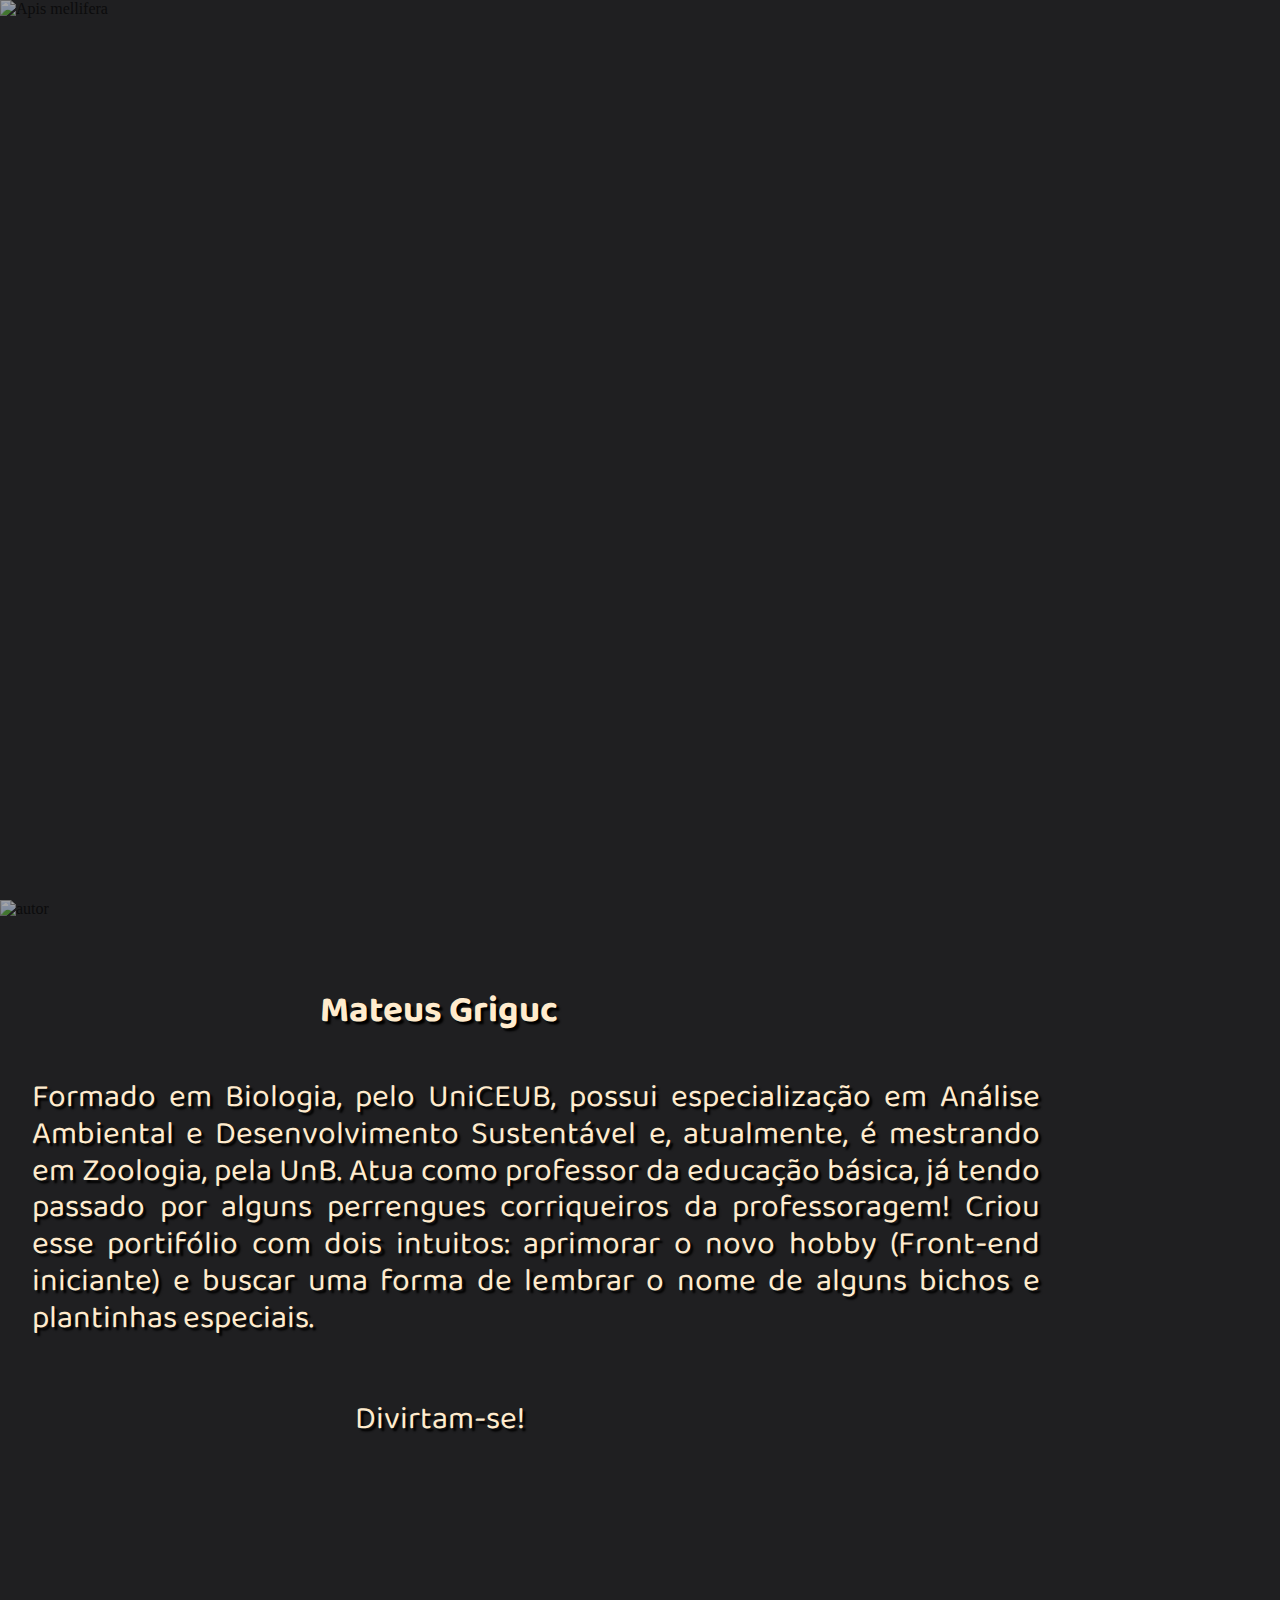
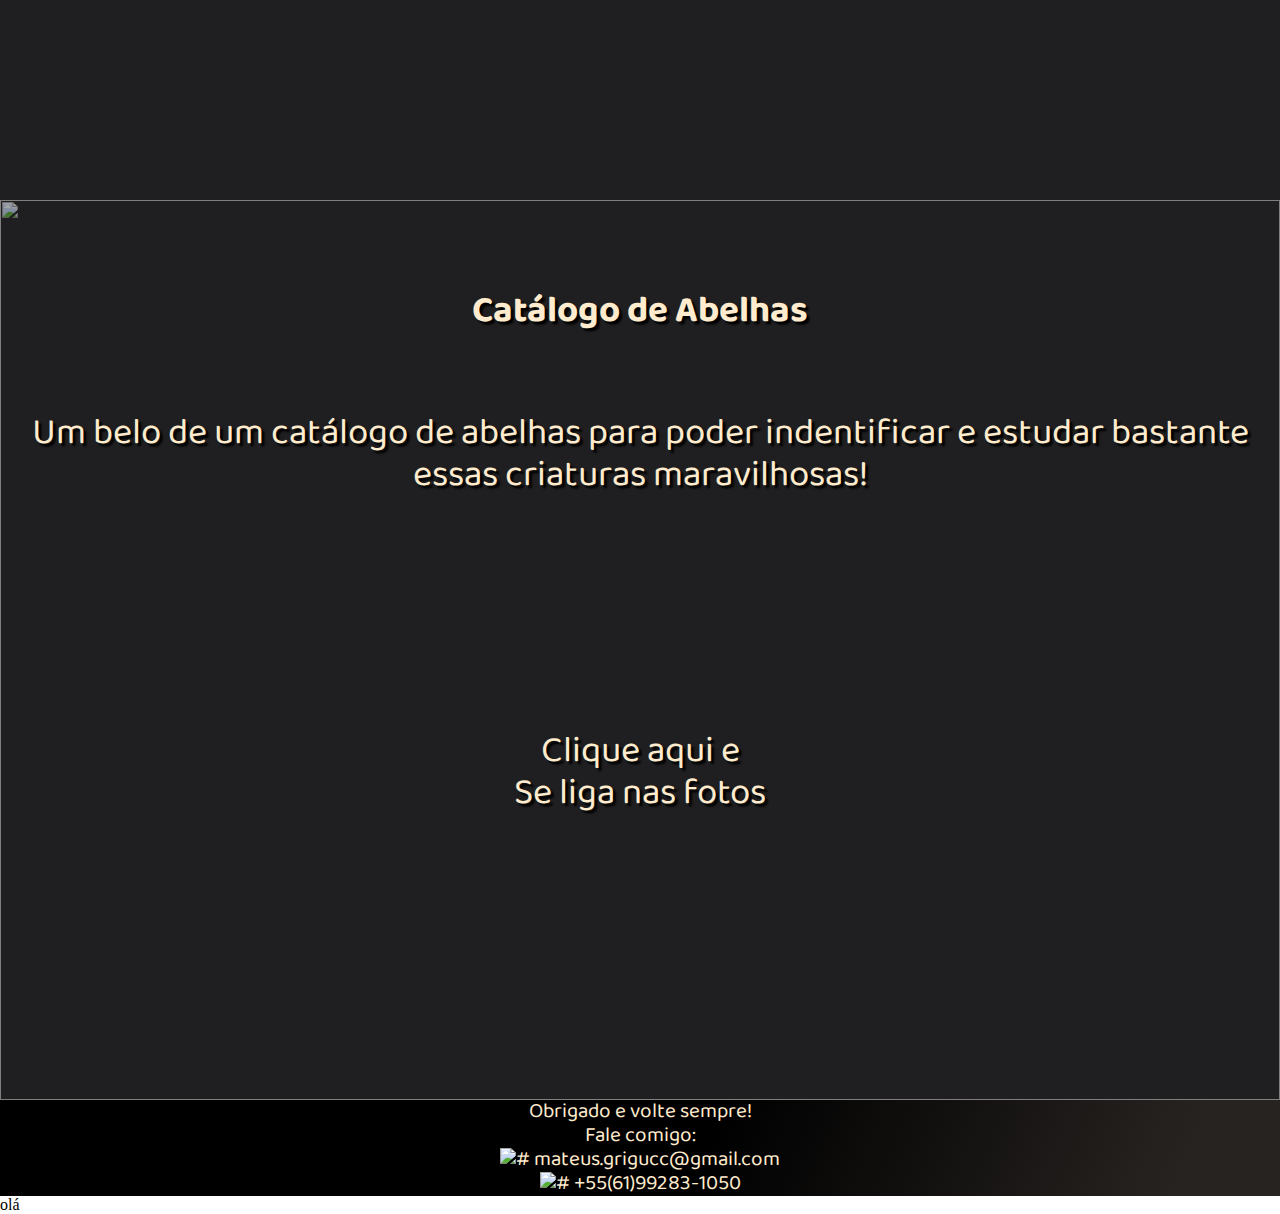
==== html/index.html @ 9a82b936 "alteração" ====
<!DOCTYPE html>
<html lang="pt-br">
<head>
    <meta charset="UTF-8">
    <meta name="viewport" content="width=device-width, initial-scale=1.0">
    <title>Portifólio | Mateus Griguc</title>
    <link rel="stylesheet" href="../css/style.css">
    <link rel="stylesheet" href="../css/normalize.css">
    <link rel="apple-touch-icon" sizes="180x180" href="../img/favicon_io (3)/apple-touch-icon.png">
    <link rel="icon" type="image/png" sizes="16x16" href="../img/favicon_io (3)/favicon-16x16.png">
    <link rel="manifest" href="../img/favicon_io (3)/site.webmanifest">
    <link rel="icon" type="image/png" sizes="32x32" href="../img/favicon_io (3)/favicon-32x32.png">
    <link rel="preconnect" href="https://fonts.gstatic.com">
    <link href="https://fonts.googleapis.com/css2?family=Baloo+2:wght@600&display=swap" rel="stylesheet">
    <link rel="stylesheet" href="./css/normalize.css">
</head>
<body>

    <div class="container">
        <header>
            <div class="img-wrapper">
                <img src="../img/abelha-horizontal.png" alt="Apis mellifera">
            </div>
            <div class="banner">
                <h1>Natureza Sistemática</h1>
            </div>
            <div class="links-int">
                <ul>
                    <li><a href="#sobre">autor</a></li>
                    <li><a href="#abelhas" >abelhas</a></li>
                    <li><a href="#">flores</a></li>
                    <li><a href="#">paisagens</a></li>
                </ul>
            </div>
        </header>
    </div>
    <section id="sobre">
        <div class="img-autor">
            <img src="../img/autor-1.png" alt="autor">
        </div>
        <div class="banner2">
            <h2>Mateus Griguc</h2>
            <div class="p1-001">
                <p>Formado em Biologia, pelo UniCEUB, possui especialização em Análise Ambiental e Desenvolvimento Sustentável e,
                atualmente, é mestrando em Zoologia, pela UnB.
                Atua como professor da educação básica, já tendo passado por alguns perrengues corriqueiros da professoragem!
                Criou esse portifólio com dois intuitos: aprimorar o novo hobby (Front-end iniciante) e buscar uma forma de lembrar
                o nome de alguns bichos e plantinhas especiais. </p>
                <div class="p2-001">
                    <p>Divirtam-se!</p>
                </div>

            </div>
           
        </div>
    </section>
    <section id="abelhas">
        <div class="img-abelhas">
            <img src="../img/cacto.png" alt="">
        </div>
        <div class="banner3">
            <h2>Catálogo de Abelhas</h2>
            <p>Um belo de um catálogo de abelhas para poder indentificar e estudar bastante essas criaturas maravilhosas!</p>
        <div class="link-abelhas">
            <a href="../html/pag002.html">Clique aqui e <br> Se liga nas fotos</a>
        </div>
        </div>
    </section>
    <footer>
        <div class="rodape001">
            <p>Obrigado e volte sempre!</p>
            <p>Fale comigo:</p>
            <p><img class="email-icon" src="https://img.icons8.com/officexs/16/000000/gmail-login.png" alt="#"><a href="mailto:mateus.grigucc@gmail.com"> mateus.grigucc@gmail.com</a></p>
            <p><img class="wpp-icon" src="https://img.icons8.com/color/48/000000/whatsapp--v3.png" alt="#"><a href="tel:+5561992831050"> +55(61)99283-1050</a></p>
        </div>

    </footer>
    <div>
        olá
    </div>
    
</body>
</html>
---- css/style.css ----
@charset "UTF-8";

* {
    margin: 0px;
    padding: 0px;
}

/*PAGE 001 */

header {
    width: 100%;
    height: 100vh;
    overflow: hidden;
    position: relative;
}
.img-wrapper {
    width: 100%;
    height: 100%;
    overflow: hidden;
    background-color: rgb(31, 31, 33);
}
.img-wrapper img {
    width: 100%;
    height: 100%;
    object-fit: cover;
    opacity: 0.6;
    animation: zoom 15s;  
}


.banner h1 { 
    position: absolute;
    color: blanchedalmond;
    top: 40%;
    font-family: 'Baloo 2', serif;
    font-size: 2.3rem;
    opacity: 0;
    animation: moveBanner 1s 0.2s forwards;
    text-shadow: 0.2rem 0.2rem 2px black;
    text-align: center;
    width: 100%;
}
.links-int { 
    position: absolute;
    width: 100%;
    color: blanchedalmond;
    top: 90%;
    text-align: center;
    font-family: 'Baloo 2', serif;
    font-size: 2.3rem;
    animation: moveBanner 1s 0.5s forwards;
    opacity: 0;
    text-shadow: 0.2rem 0.2rem 2px black;
    word-spacing: 100px;
    
}


.links-int ul li {
    display: inline;
    color: blanchedalmond;
    text-align: center;
    text-decoration: none;
    
}
.links-int ul li a{
    text-decoration: none;
    color: blanchedalmond;
    
}
.links-int ul li a:hover {
    color: darkorange;
}


section {
    width: 100%;
    height: 100vh;
    overflow: hidden;
    position: relative;
}
section .img-autor {
    width: 100%;
    height: 100%;
    overflow: hidden;
    background-color: rgb(31, 31, 33);
}
section .img-autor img {
    width: 100%;
    height: 100%;
    object-fit: cover;
    opacity: 0.6;
    animation: zoom 15s;
}
.banner2 h2 {
    width: auto;
    position: absolute;
    color: blanchedalmond;
    top: 10%;
    left: 25%;
    font-family: 'Baloo 2', serif;
    font-size: 2.3rem;
    text-shadow: 0.2rem 0.2rem 2px black;
}
.banner2 .p1-001 {
    position: absolute;
    width: auto;
    color: blanchedalmond;
    top: 20%;
    left: 2rem;
    right: 15rem;
    text-align: justify;
    font-family: 'Baloo 2', serif;
    font-size: 2rem;
    text-shadow: 0.2rem 0.2rem 2px black;
}
.banner2 .p2-001{
    margin-top: 2em;
    position: absolute;
    left: 32%;
}
section .img-abelhas {
    width: 100%;
    height: 100%;
    overflow: hidden;
    background-color: rgb(31, 31, 33);
}
section .img-abelhas img {
    width: 100%;
    height: 100%;
    object-fit: cover;
    opacity: 0.6;
    animation: zoom 15s;
}
.banner3 h2 {
    position: absolute;
    width: 100%;
    text-align: center;
    color: blanchedalmond;
    top: 10%;
    font-family: 'Baloo 2', serif;
    font-size: 2.3rem;
    text-shadow: 0.2rem 0.2rem 2px black;
}

.banner3 p {
    position: absolute;
    width: auto;
    color: blanchedalmond;
    top: 20%;
    font-family: 'Baloo 2', serif;
    font-size: 2.3rem;
    text-shadow: 0.2rem 0.2rem 2px black;
    margin-top: 2rem;
    text-align: center;
}
.link-abelhas {
    position: absolute;
    color: blanchedalmond;
    top: 50%;
    width: 100%;
    font-family: 'Baloo 2', serif;
    font-size: 2.3rem;
    text-shadow: 0.2rem 0.2rem 2px black;
    margin-top: 5rem;
    text-align: center;
}
.link-abelhas a {
    color: blanchedalmond;
    text-decoration: none;
}
.link-abelhas a:hover {
    color: darkorange;
    font-size: 2.5rem;
}
footer .rodape001{
    text-align: center;
    font-family: 'Baloo 2', serif;
    color: blanchedalmond;
    font-size: 1.3rem;
    background-image: linear-gradient( 112.5deg, rgba(0,0,0,1) 54.8%, rgba(39,35,33,1) 91.7% );
}
footer .rodape001 a{
    color: blanchedalmond;
    text-decoration: none;
}
footer .rodape001 a:hover {
    color: darkorange;
}
.wpp-icon {
    height: 20px;
    width: 20px;
}

/* ANIMAÇÕES */

@keyframes moveBanner {
    0% {
        transform: translateY(10rem);
    }
    100% {
        transform: translateY(0rem);
        opacity: 1;
    }
}

@keyframes zoom {
    0% {
        transform: scale(1.2);
    }
    100% {
        transform: scale(1);
    }
}
/*PAGE002*/
    
#pag002 {
    display: flex;
    flex-direction: column;
}

/* RESPOSIVIDADE */


@media (max-width: 1024px) {
    html {
        font-size: 90%;
    }
    .banner3 p {
        padding: 20px;
    }
}   
@media (max-width: 800px) {
    html {
        font-size: 70%;
    }
} 

@media (max-width: 414px) {
    html {
        font-size:  50%;
    }
    .links-int {
        top: 80%;
    }
    .links-int ul {
        display: flex;
        flex-direction: column;
    }
    .links-int ul li {
        padding-bottom: 10px;
    }
} 
@media (max-width: 375px) {
    html {
        font-size:  50%;
    }
    .links-int {
        top: 80%;
    }
    .links-int ul {
        display: flex;
        flex-direction: column;
    }
    .links-int ul li {
        padding-bottom: 10px;
    }
    .banner3 p {
        padding: 20px;
    }
} 

/* RODAPÉ */
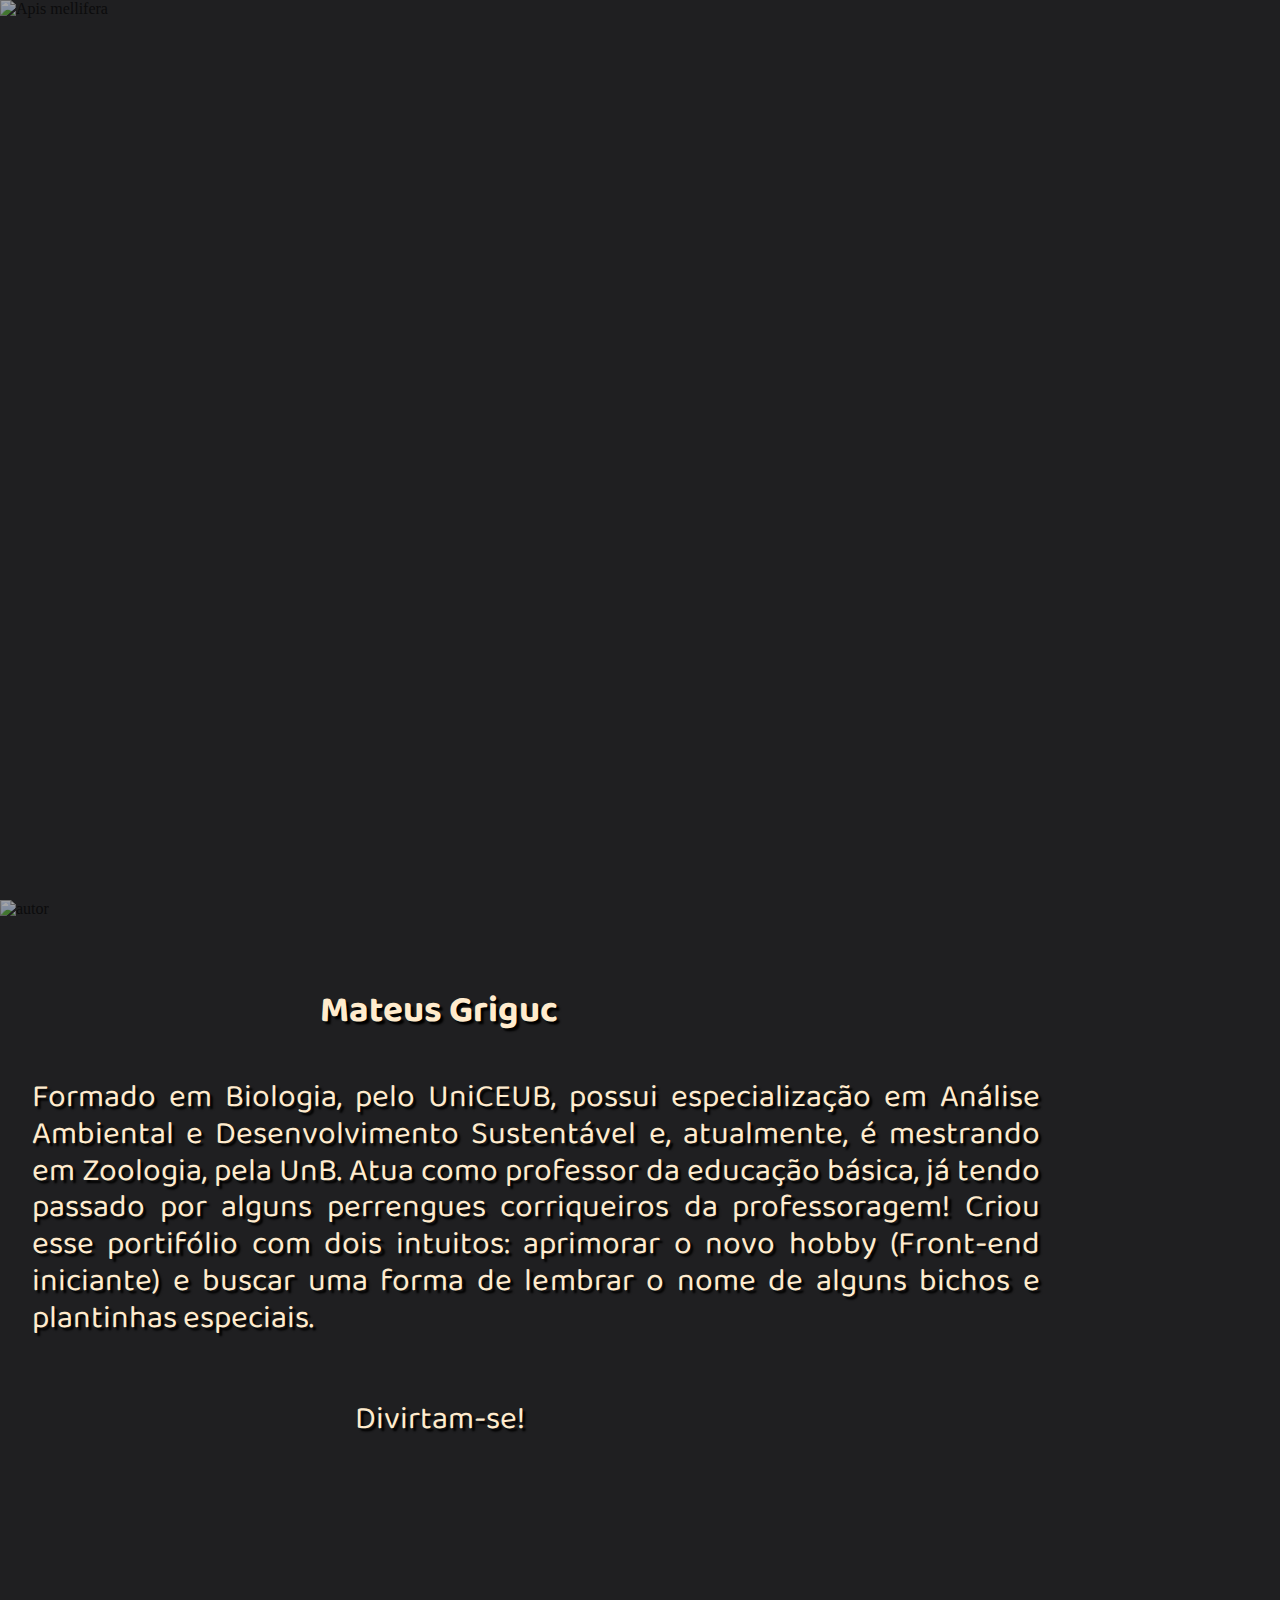
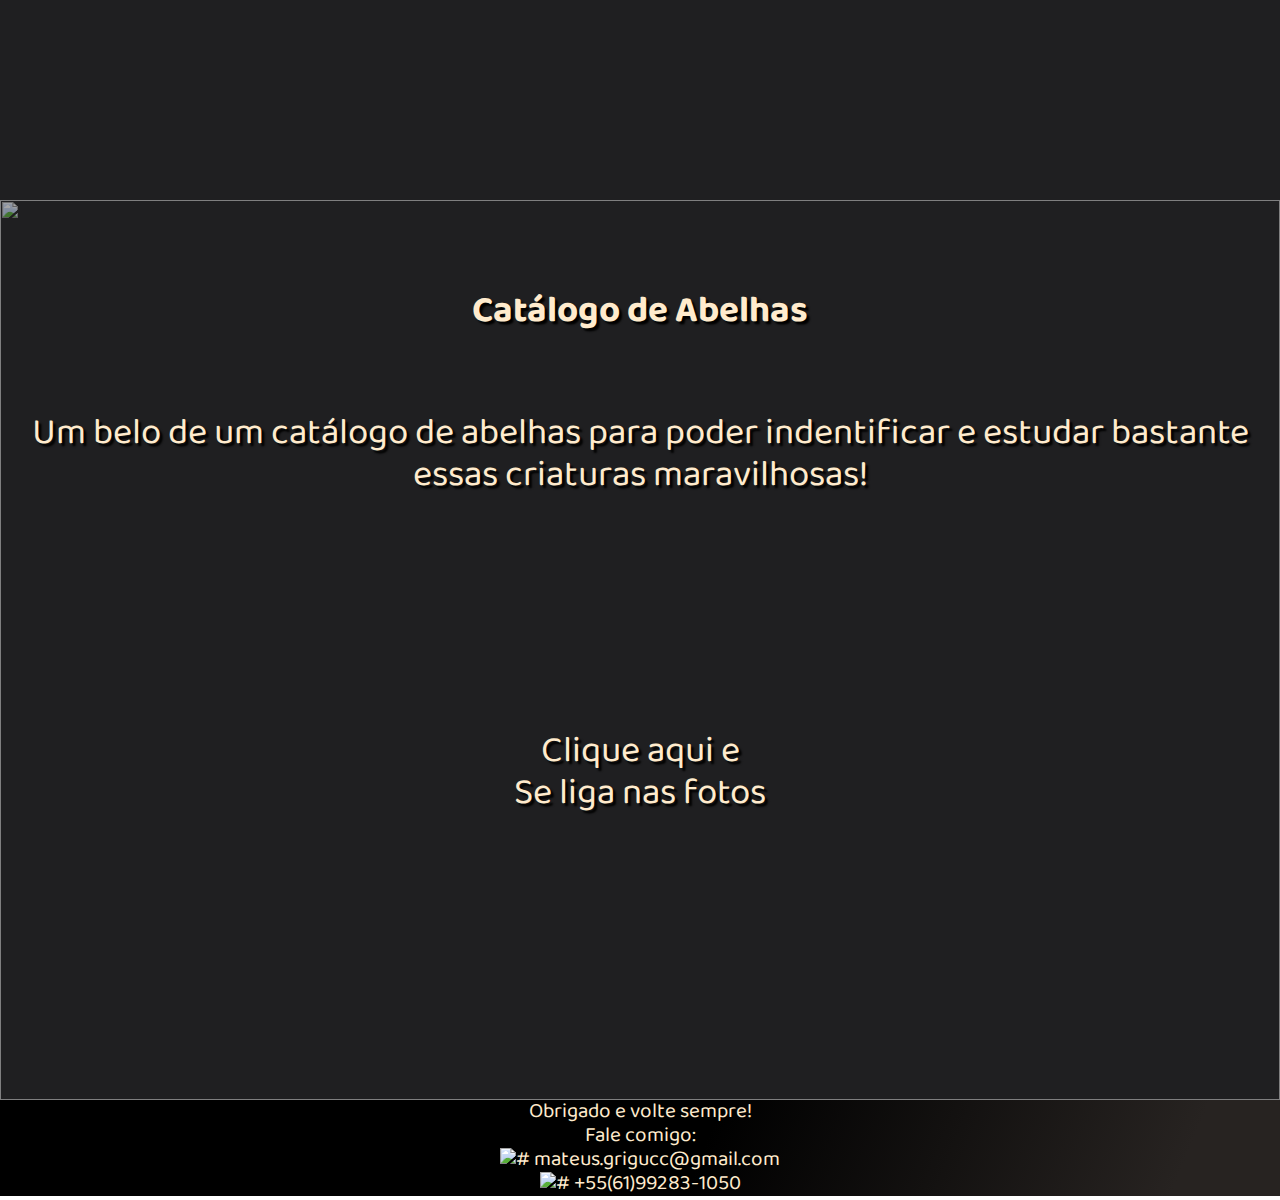
==== commit 97a43705: "alteracao no html" ====
--- a/html/index.html
+++ b/html/index.html
@@ -75,9 +75,6 @@
         </div>
 
     </footer>
-    <div>
-        olá
-    </div>
     
 </body>
 </html>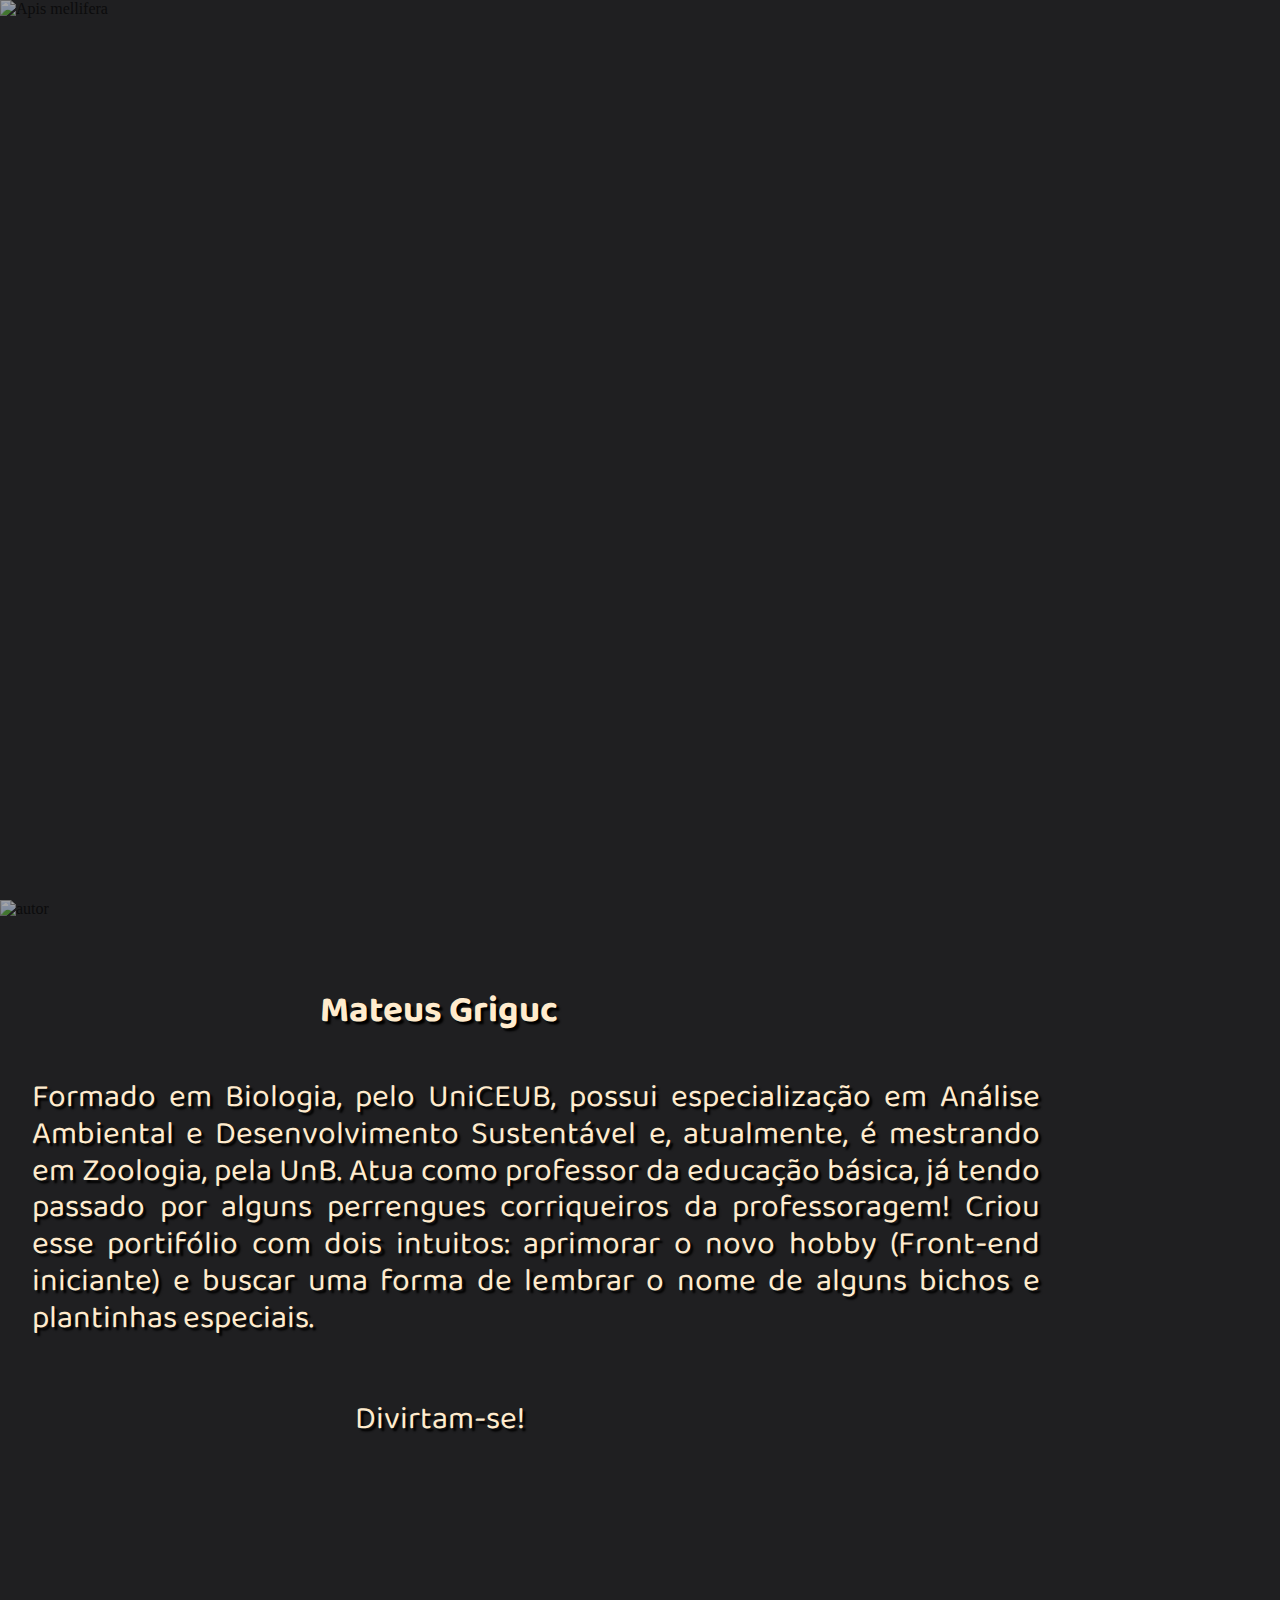
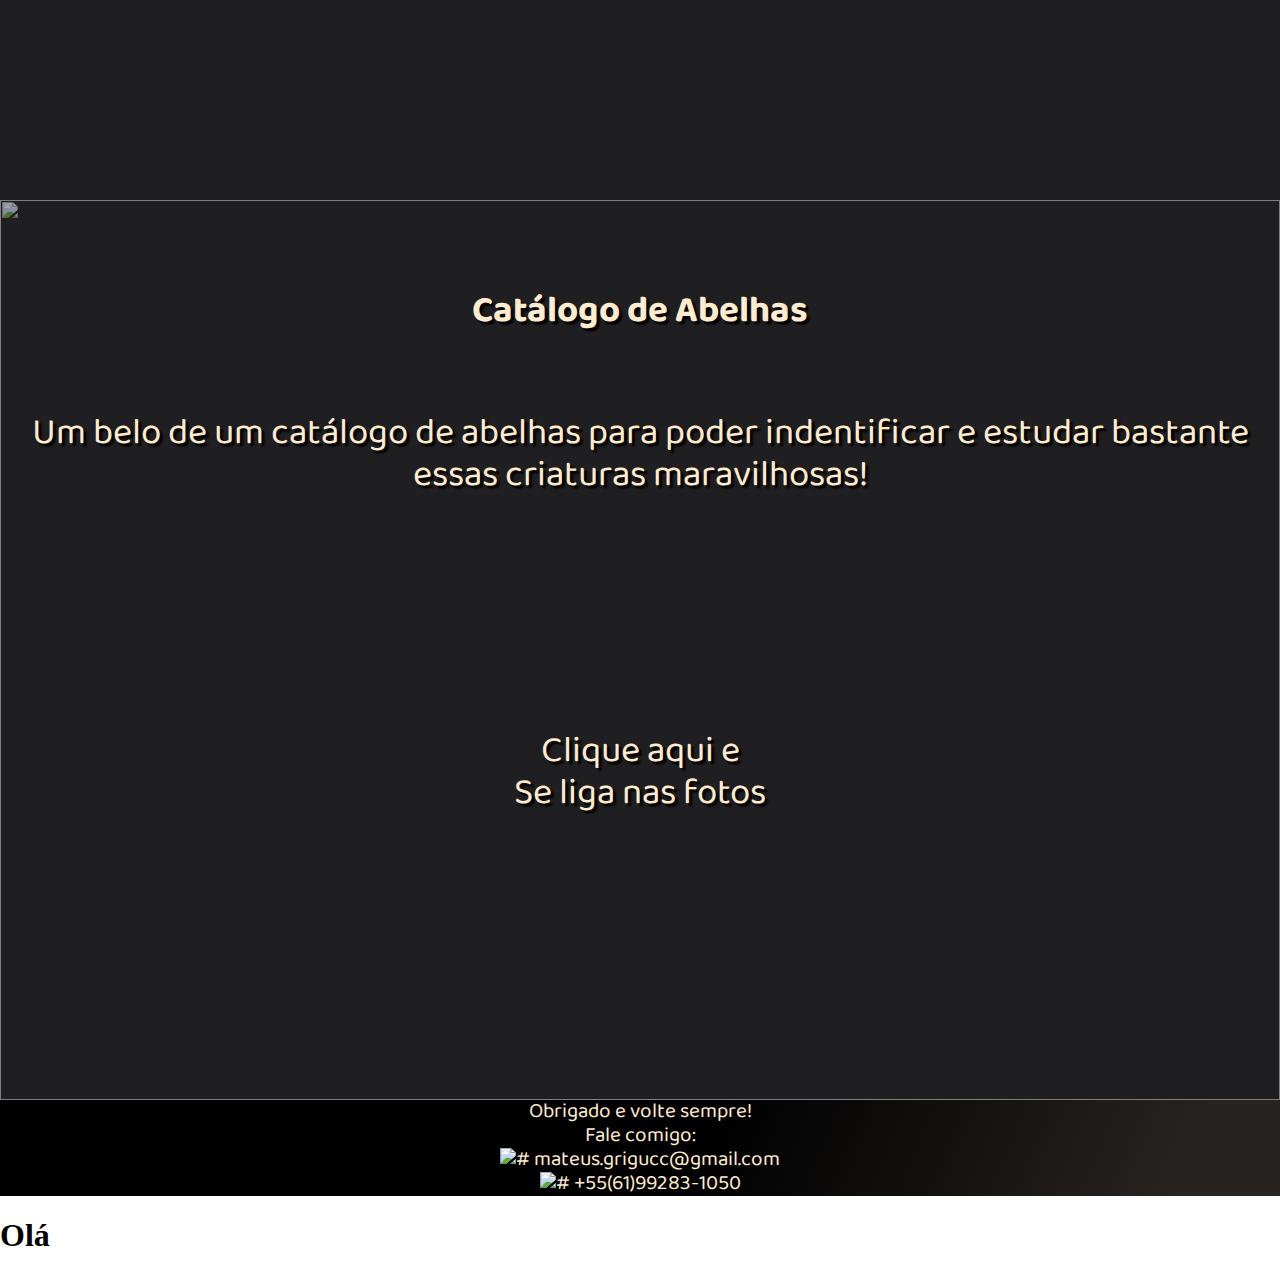
==== commit 4bcf4769: "alteracao html" ====
--- a/html/index.html
+++ b/html/index.html
@@ -75,6 +75,7 @@
         </div>
 
     </footer>
+    <h1> Olá</h1>
     
 </body>
 </html>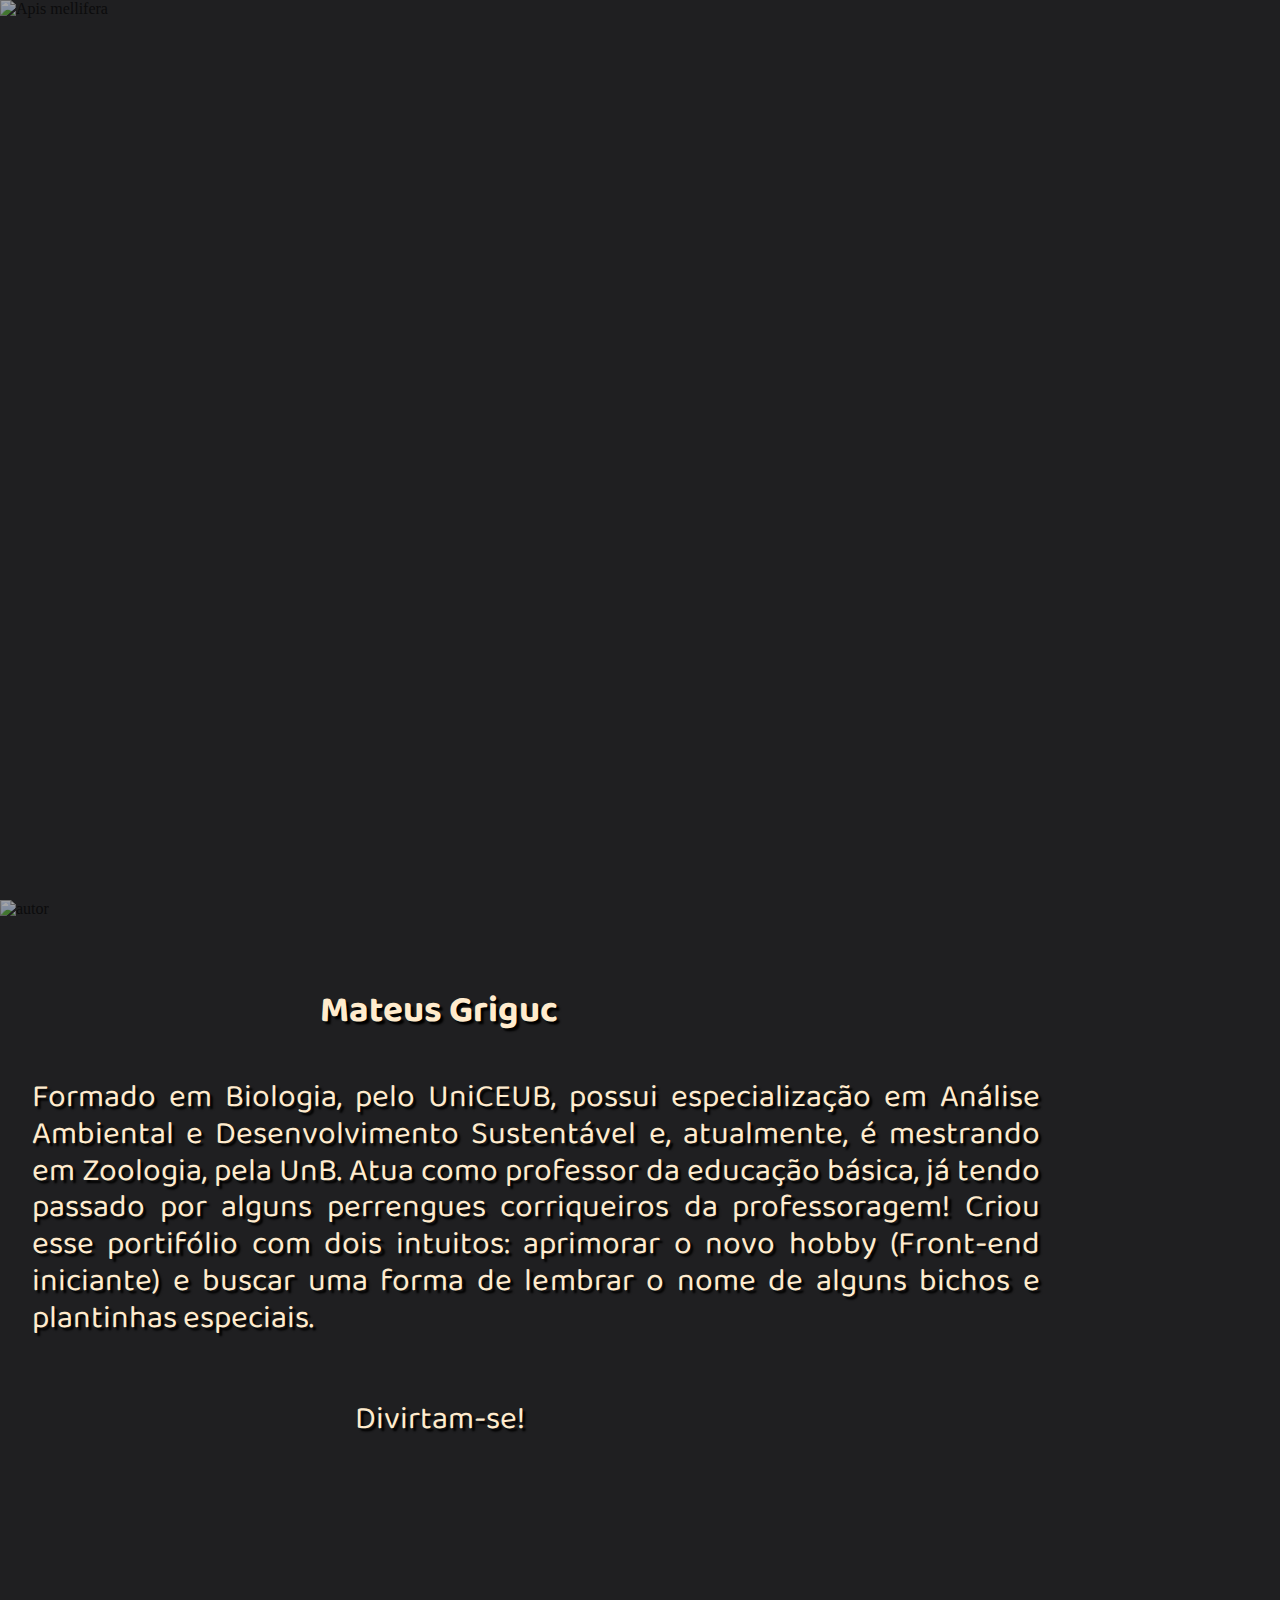
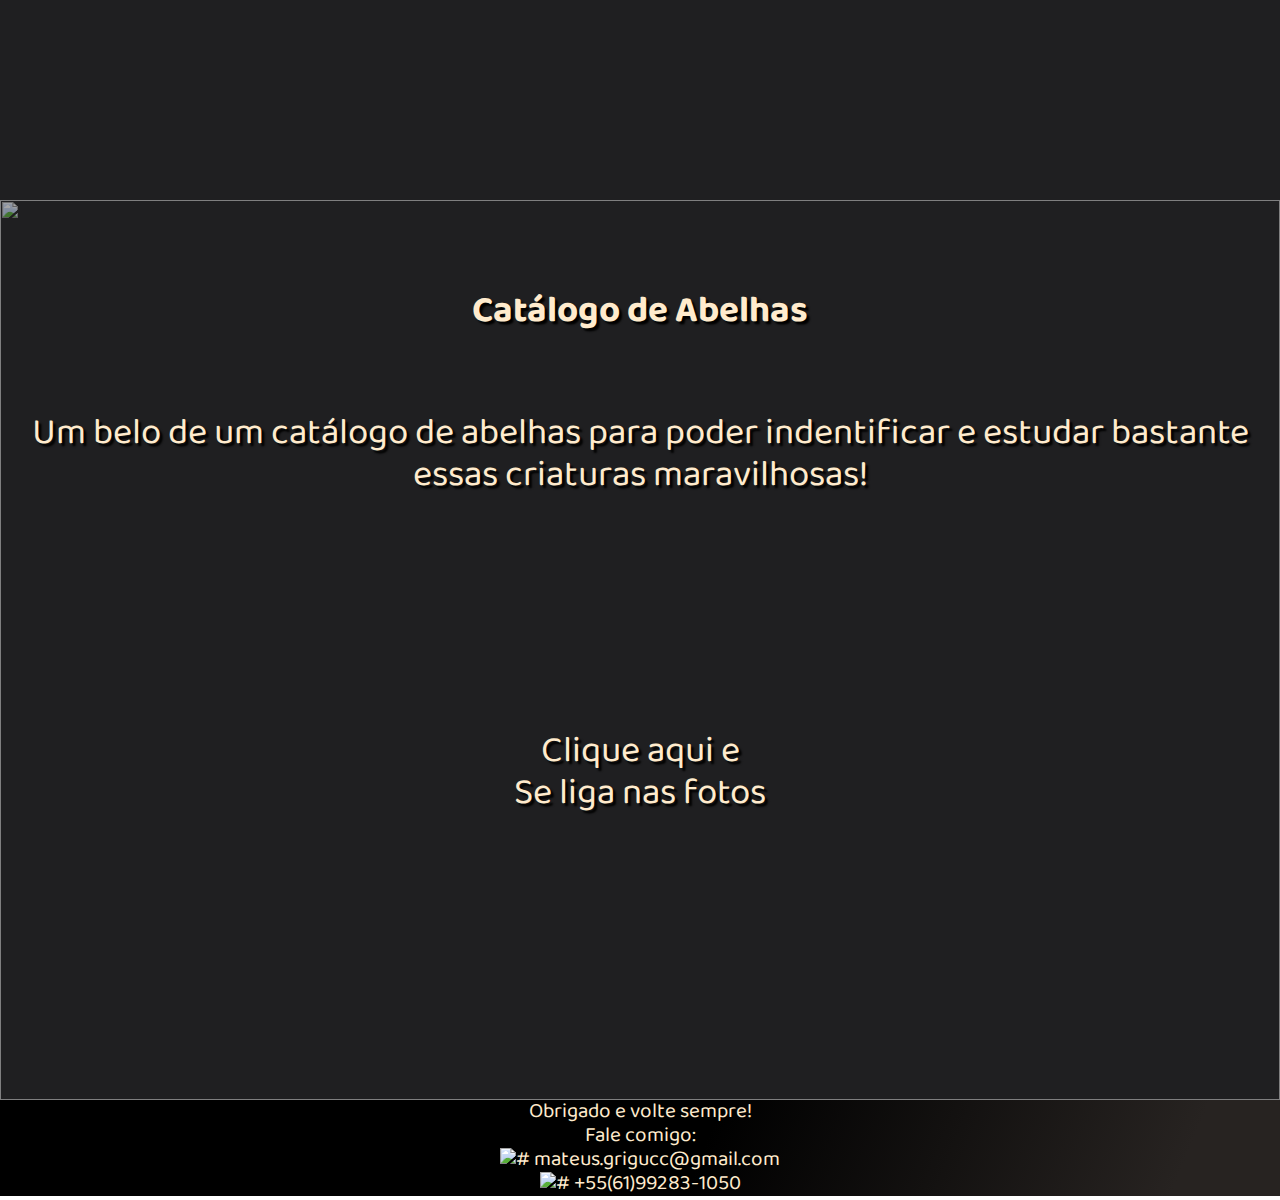
==== commit cad20f16: "ops" ====
--- a/html/index.html
+++ b/html/index.html
@@ -75,7 +75,6 @@
         </div>
 
     </footer>
-    <h1> Olá</h1>
     
 </body>
 </html>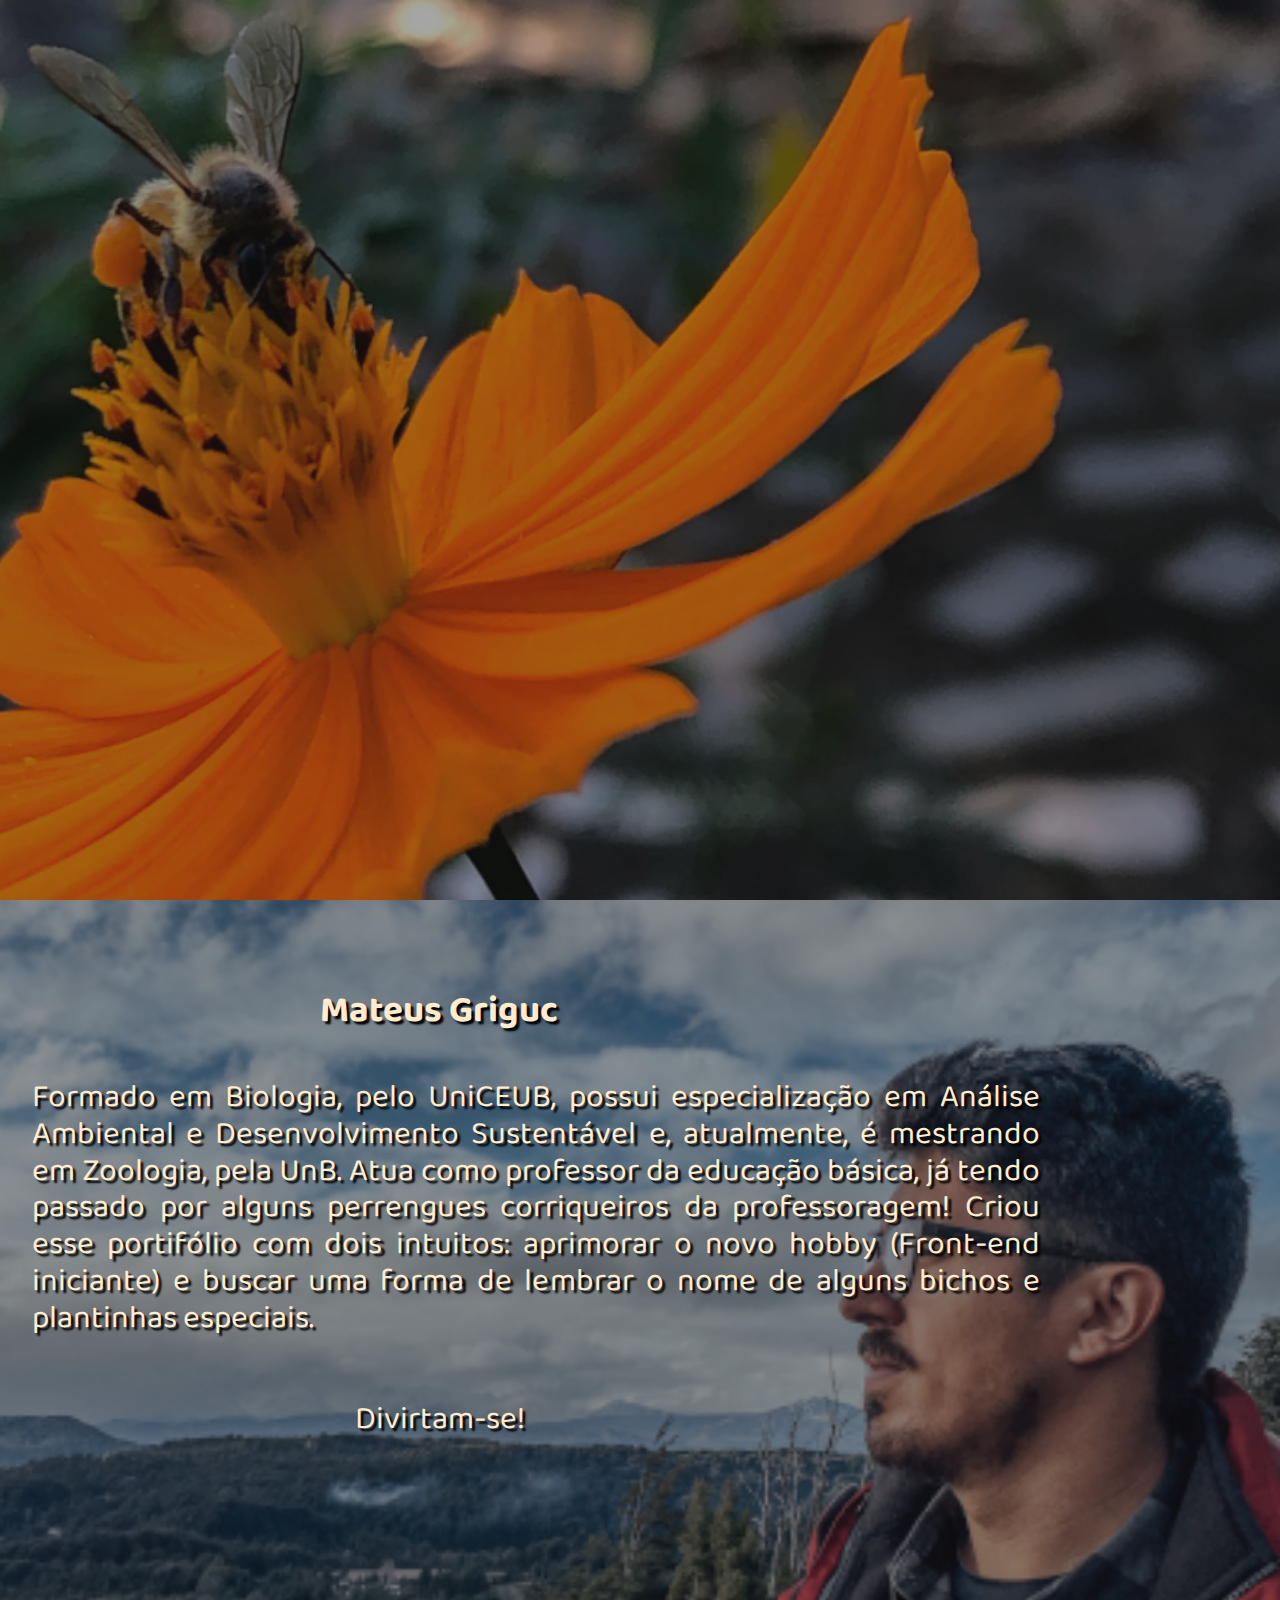
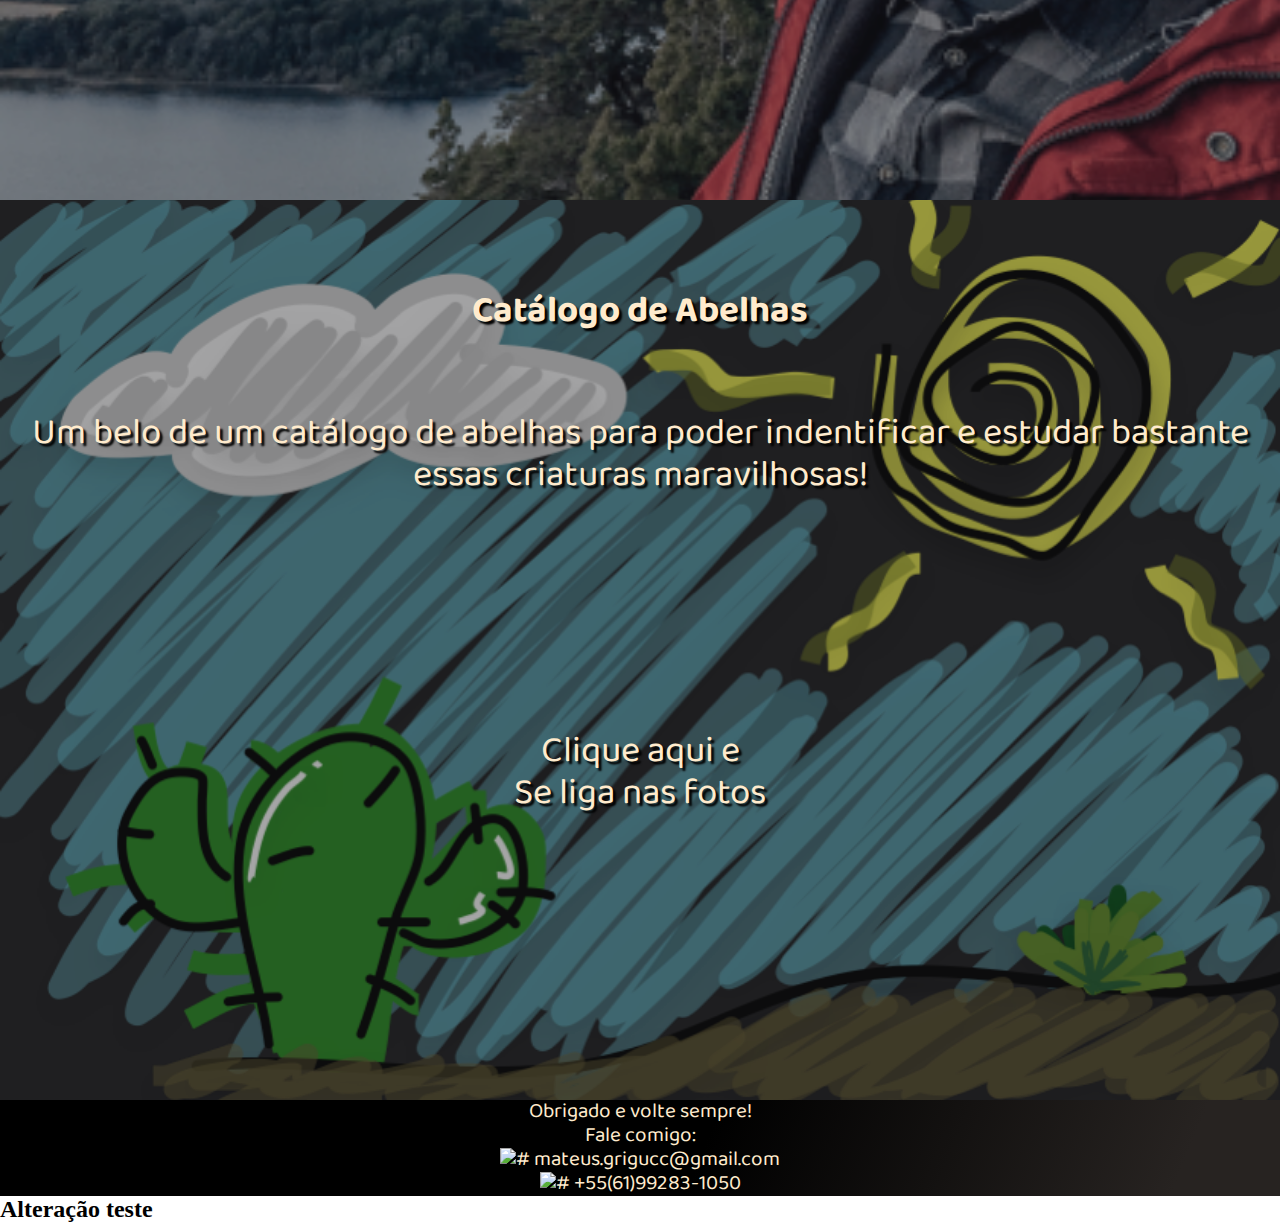
==== commit 0c2e3f63: "alt teste" ====
--- a/html/index.html
+++ b/html/index.html
@@ -75,6 +75,7 @@
         </div>
 
     </footer>
-    
+    <h2>Alteração teste</h2>
+
 </body>
 </html>--- a/css/style.css
+++ b/css/style.css
@@ -235,13 +235,12 @@
         font-size: 70%;
     }
 } 
-
-@media (max-width: 414px) {
-    html {
-        font-size:  50%;
+@media (max-width: 800px) {
+    html {
+        font-size: 60%;
     }
     .links-int {
-        top: 80%;
+        top: 70%;
     }
     .links-int ul {
         display: flex;
@@ -251,12 +250,13 @@
         padding-bottom: 10px;
     }
 } 
-@media (max-width: 375px) {
+
+@media (max-width: 414px) {
     html {
         font-size:  50%;
     }
     .links-int {
-        top: 80%;
+        top: 70%;
     }
     .links-int ul {
         display: flex;
@@ -265,6 +265,21 @@
     .links-int ul li {
         padding-bottom: 10px;
     }
+} 
+@media (max-width: 375px) {
+    html {
+        font-size:  50%;
+    }
+    .links-int {
+        top: 70%;
+    }
+    .links-int ul {
+        display: flex;
+        flex-direction: column;
+    }
+    .links-int ul li {
+        padding-bottom: 10px;
+    }
     .banner3 p {
         padding: 20px;
     }
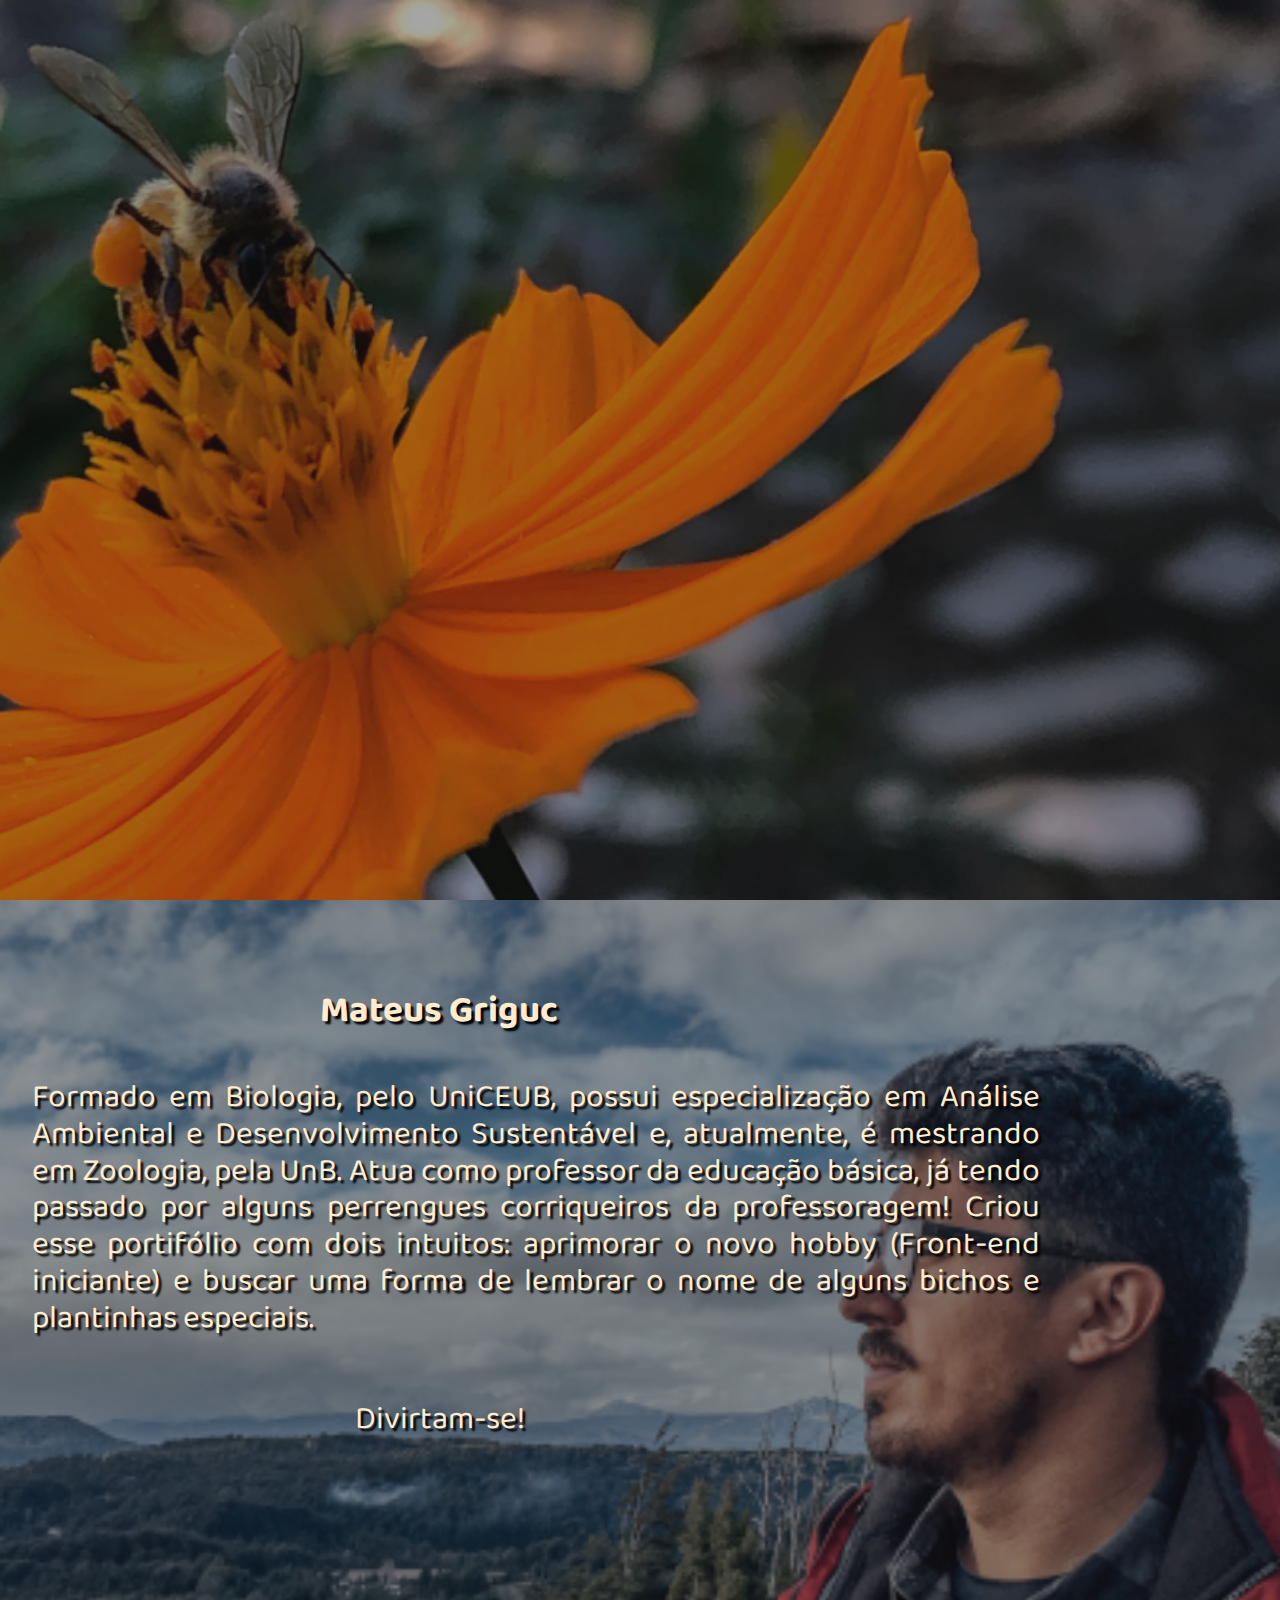
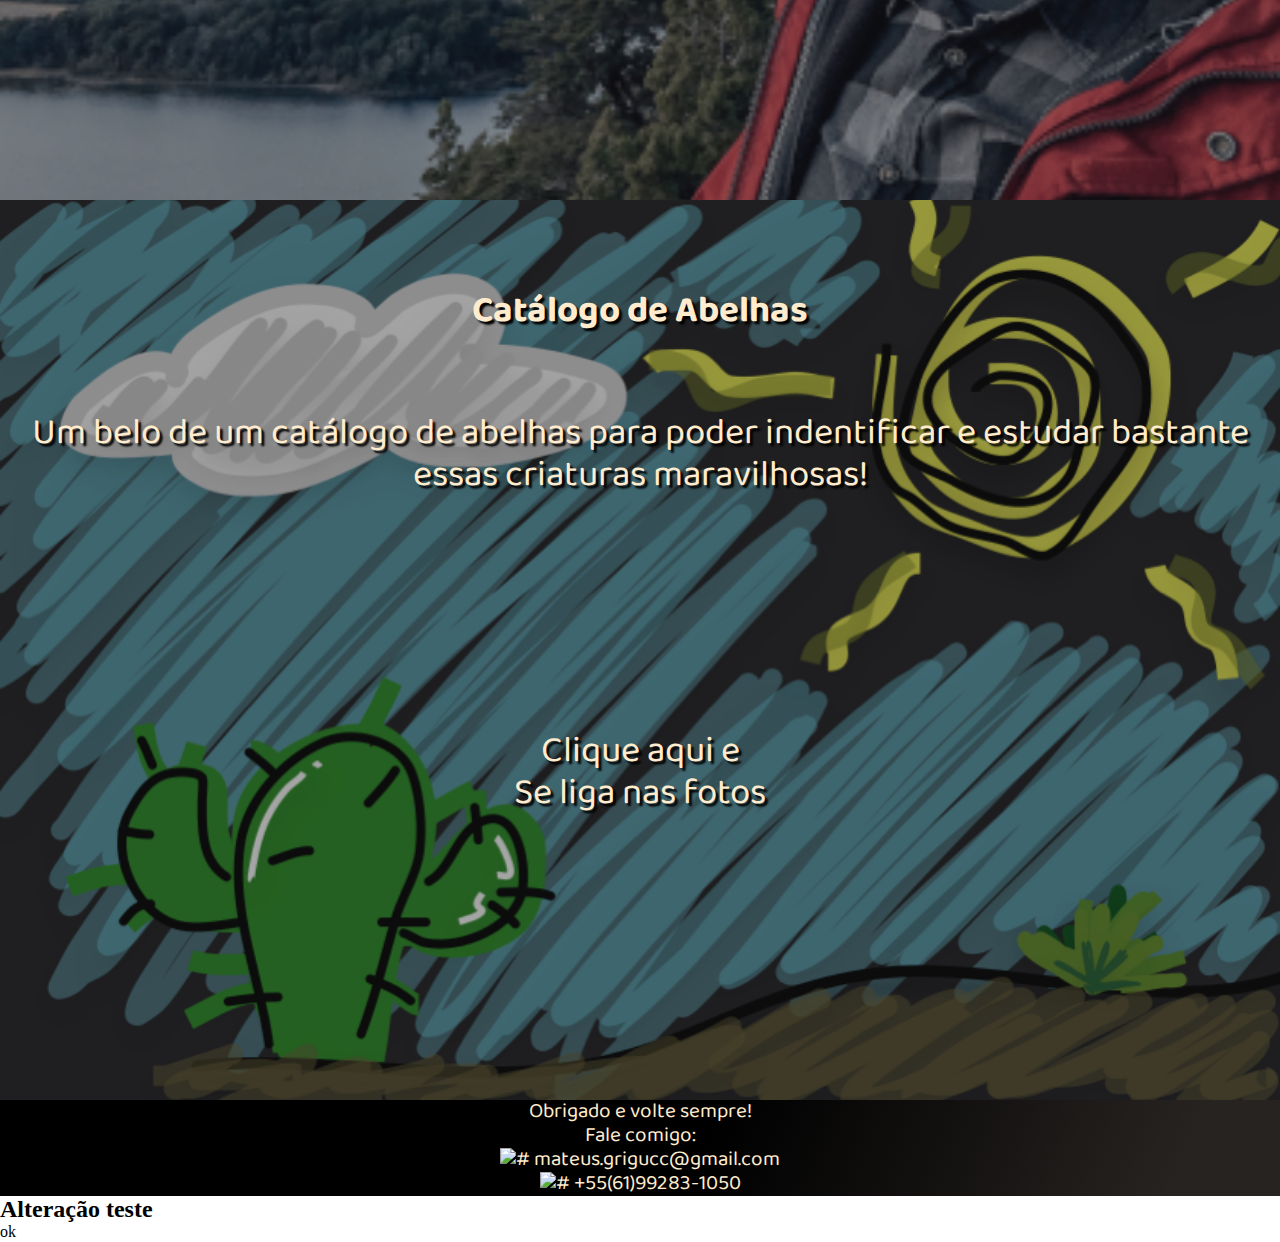
==== commit ea071018: "ok" ====
--- a/html/index.html
+++ b/html/index.html
@@ -76,6 +76,7 @@
 
     </footer>
     <h2>Alteração teste</h2>
+    ok
 
 </body>
 </html>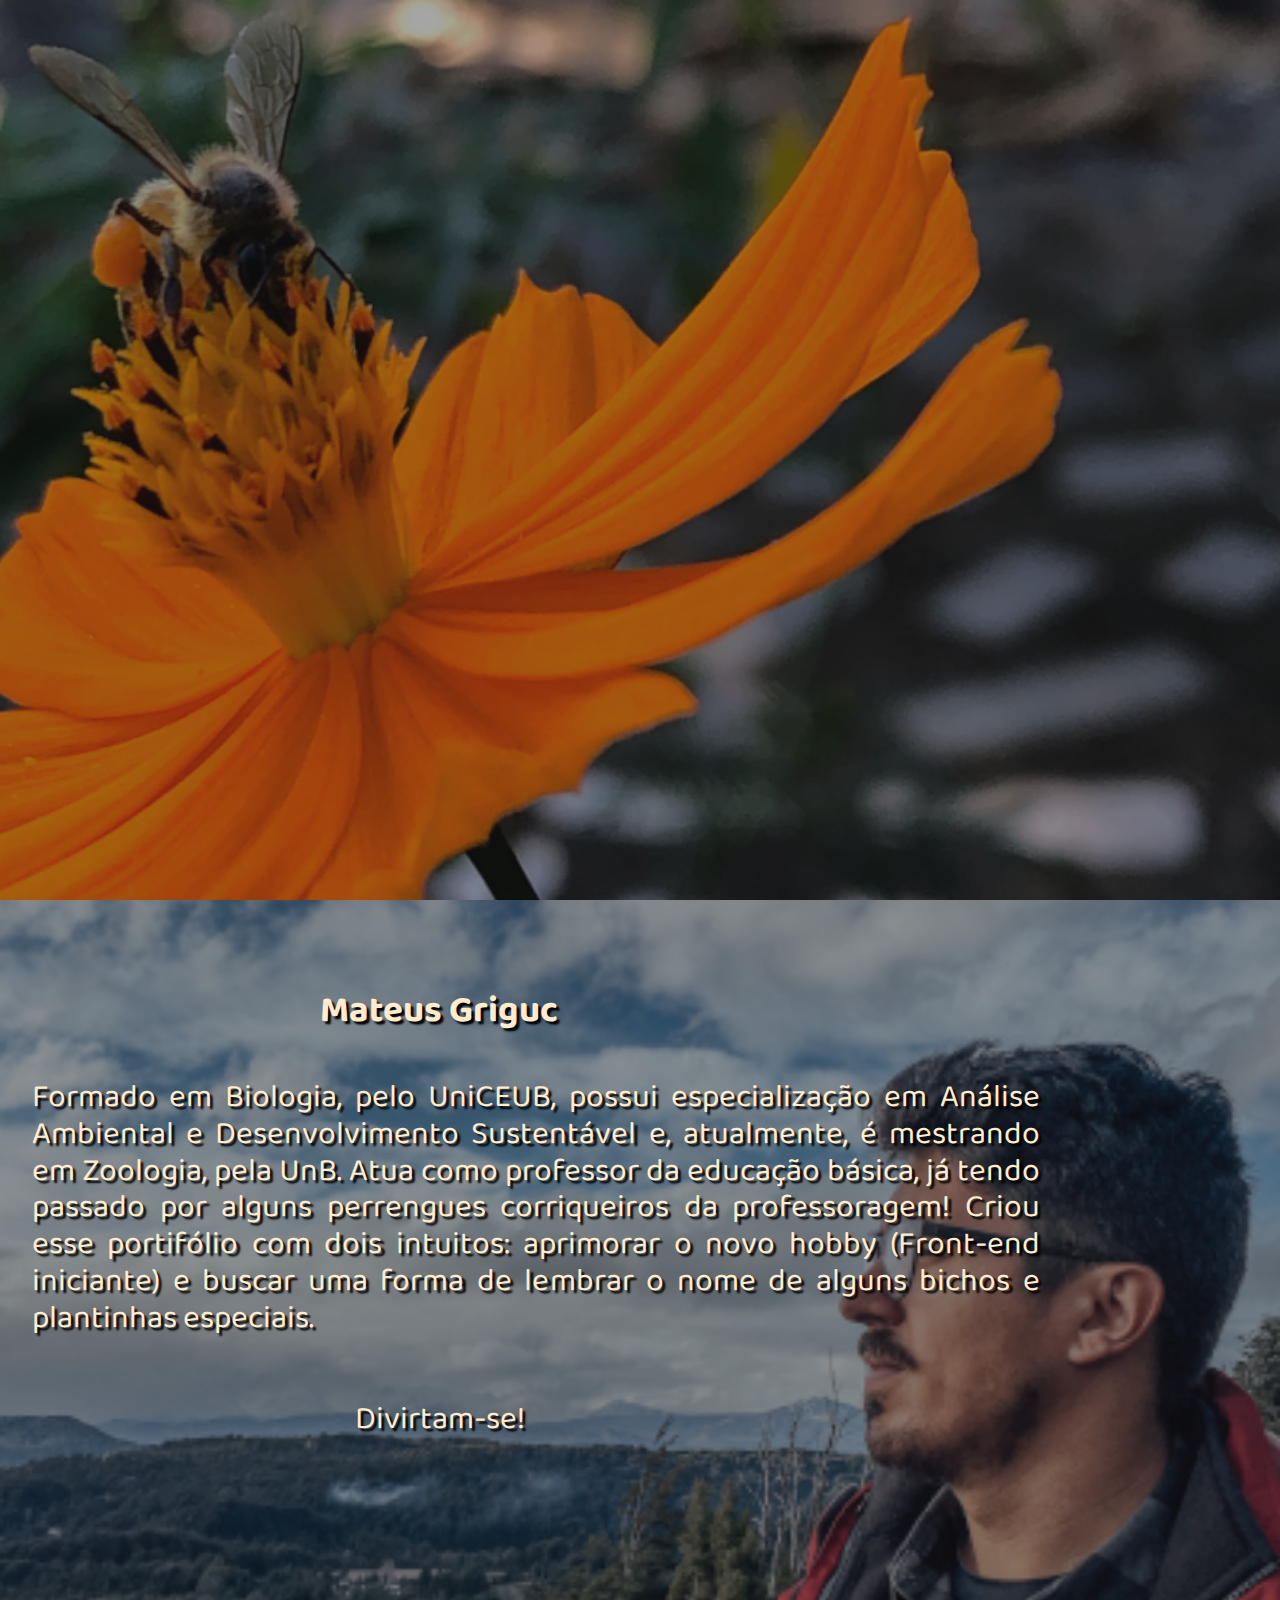
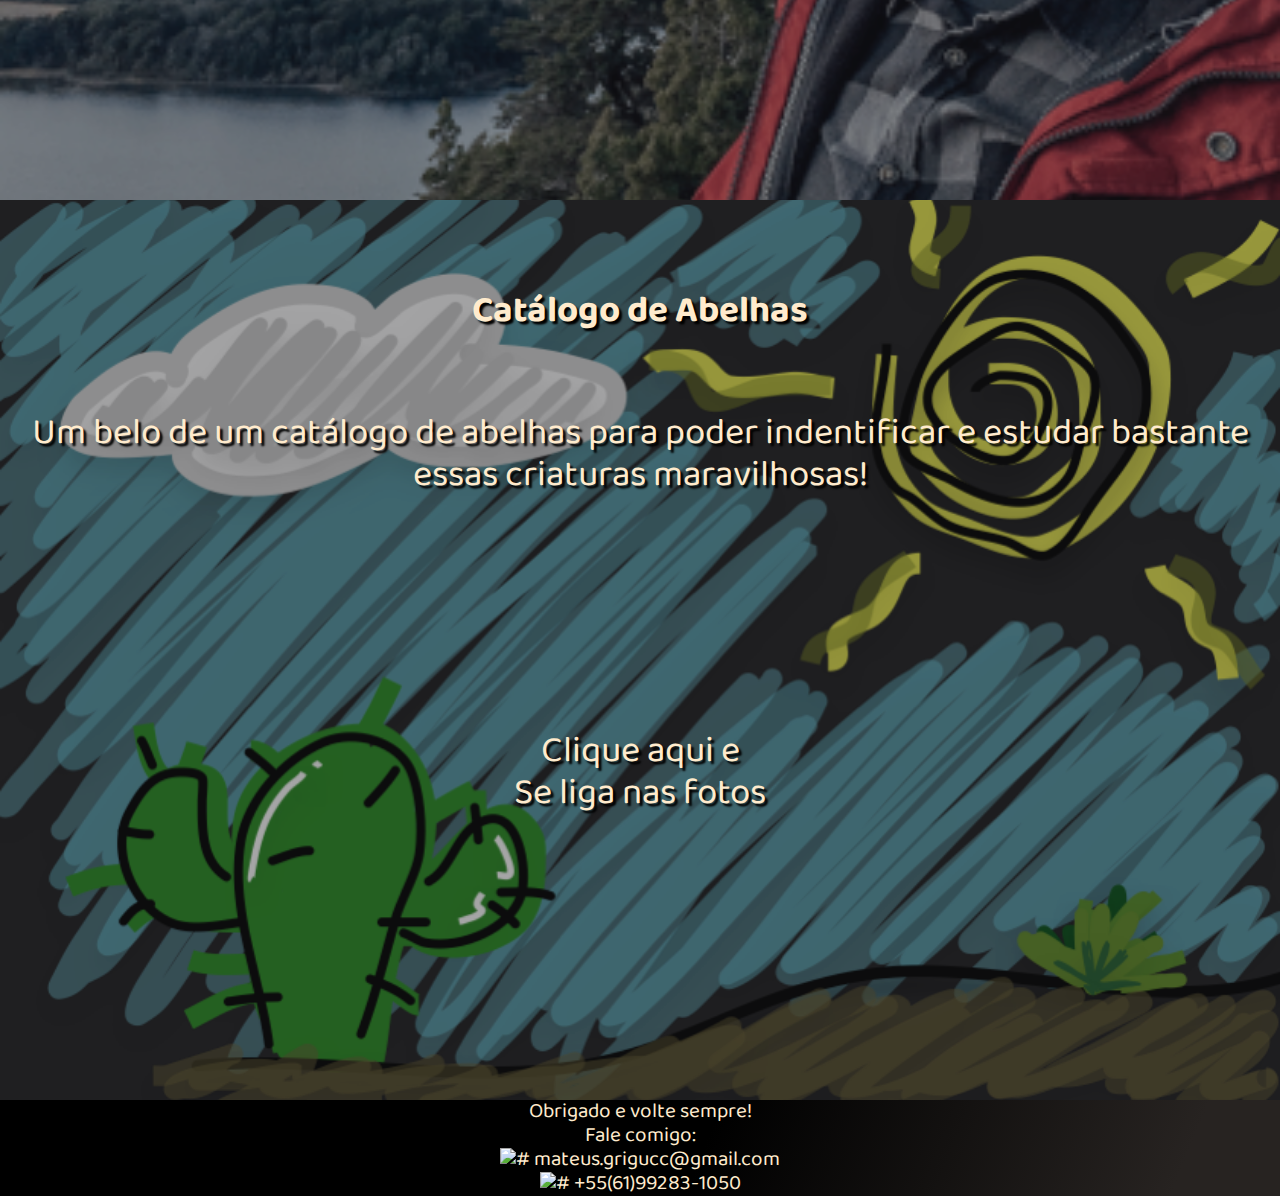
==== commit 502d4ef1: "exclud teste" ====
--- a/html/index.html
+++ b/html/index.html
@@ -75,8 +75,7 @@
         </div>
 
     </footer>
-    <h2>Alteração teste</h2>
-    ok
+
 
 </body>
 </html>